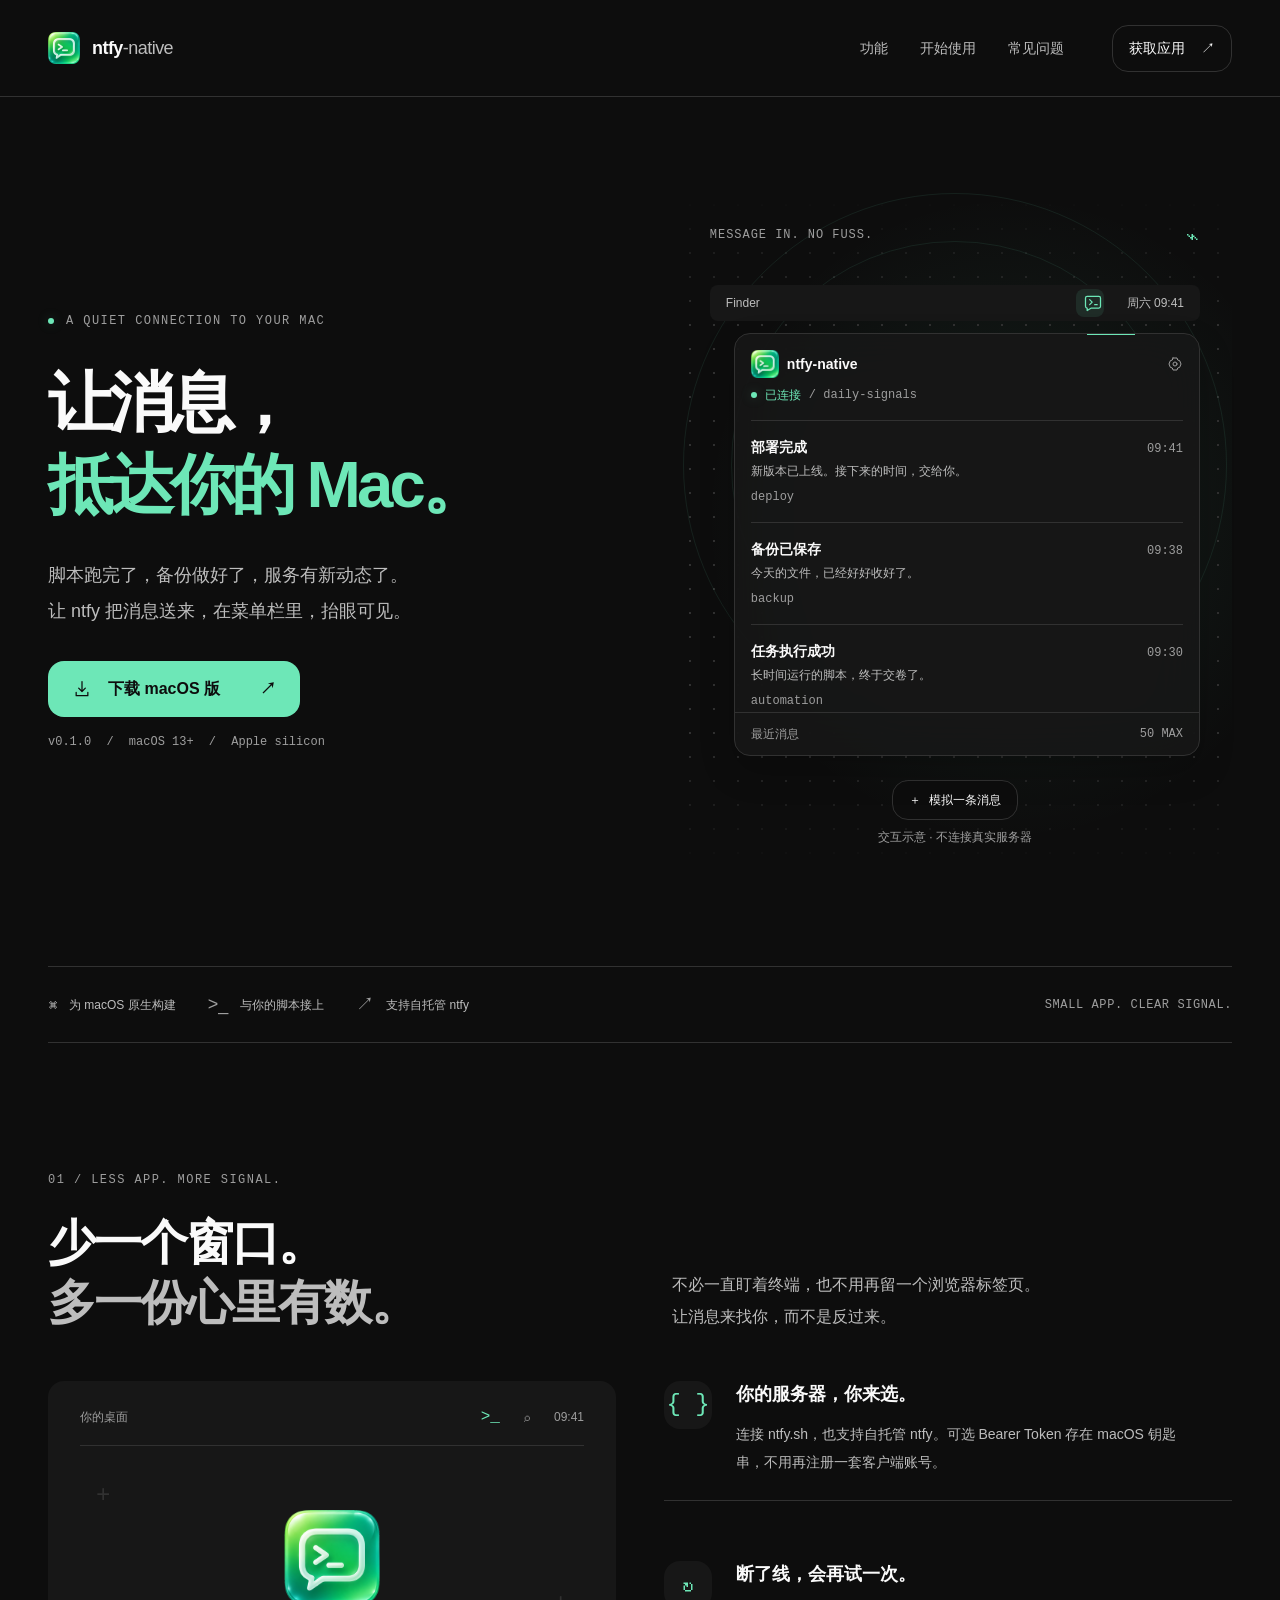
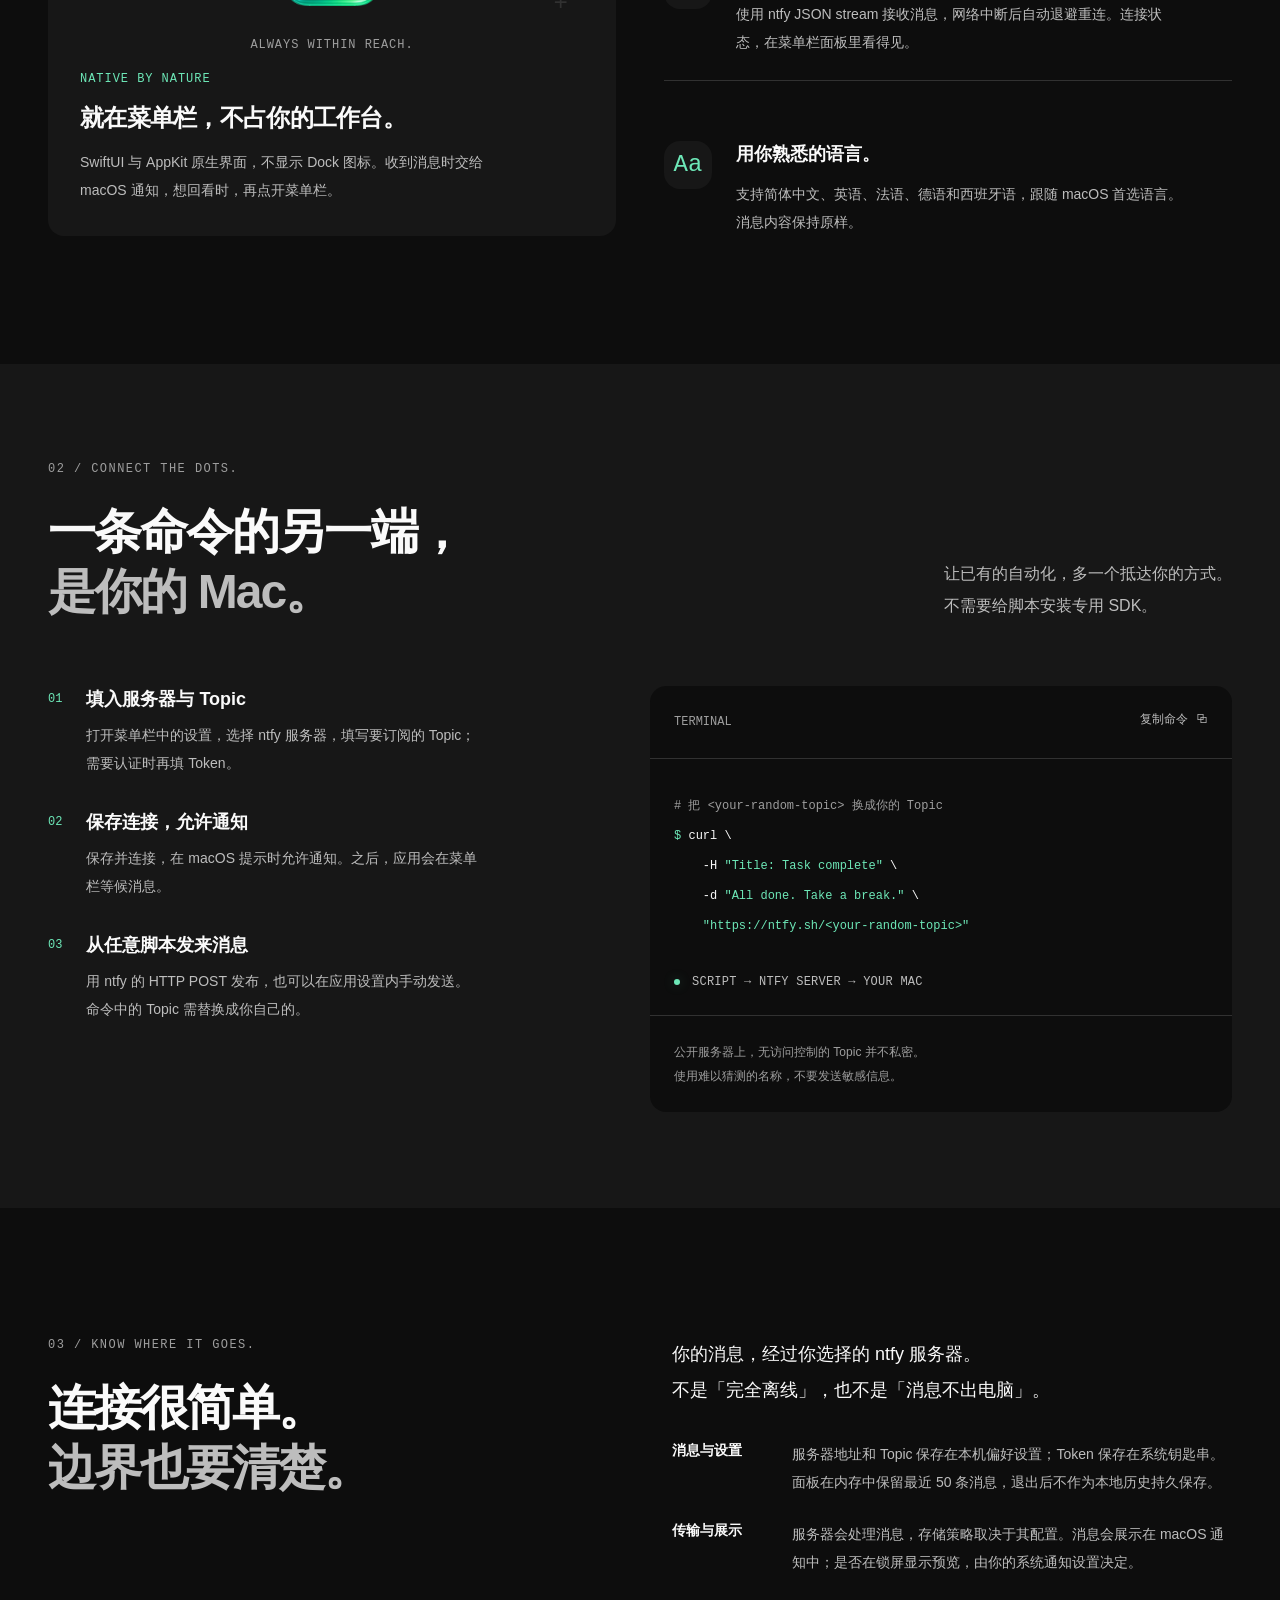
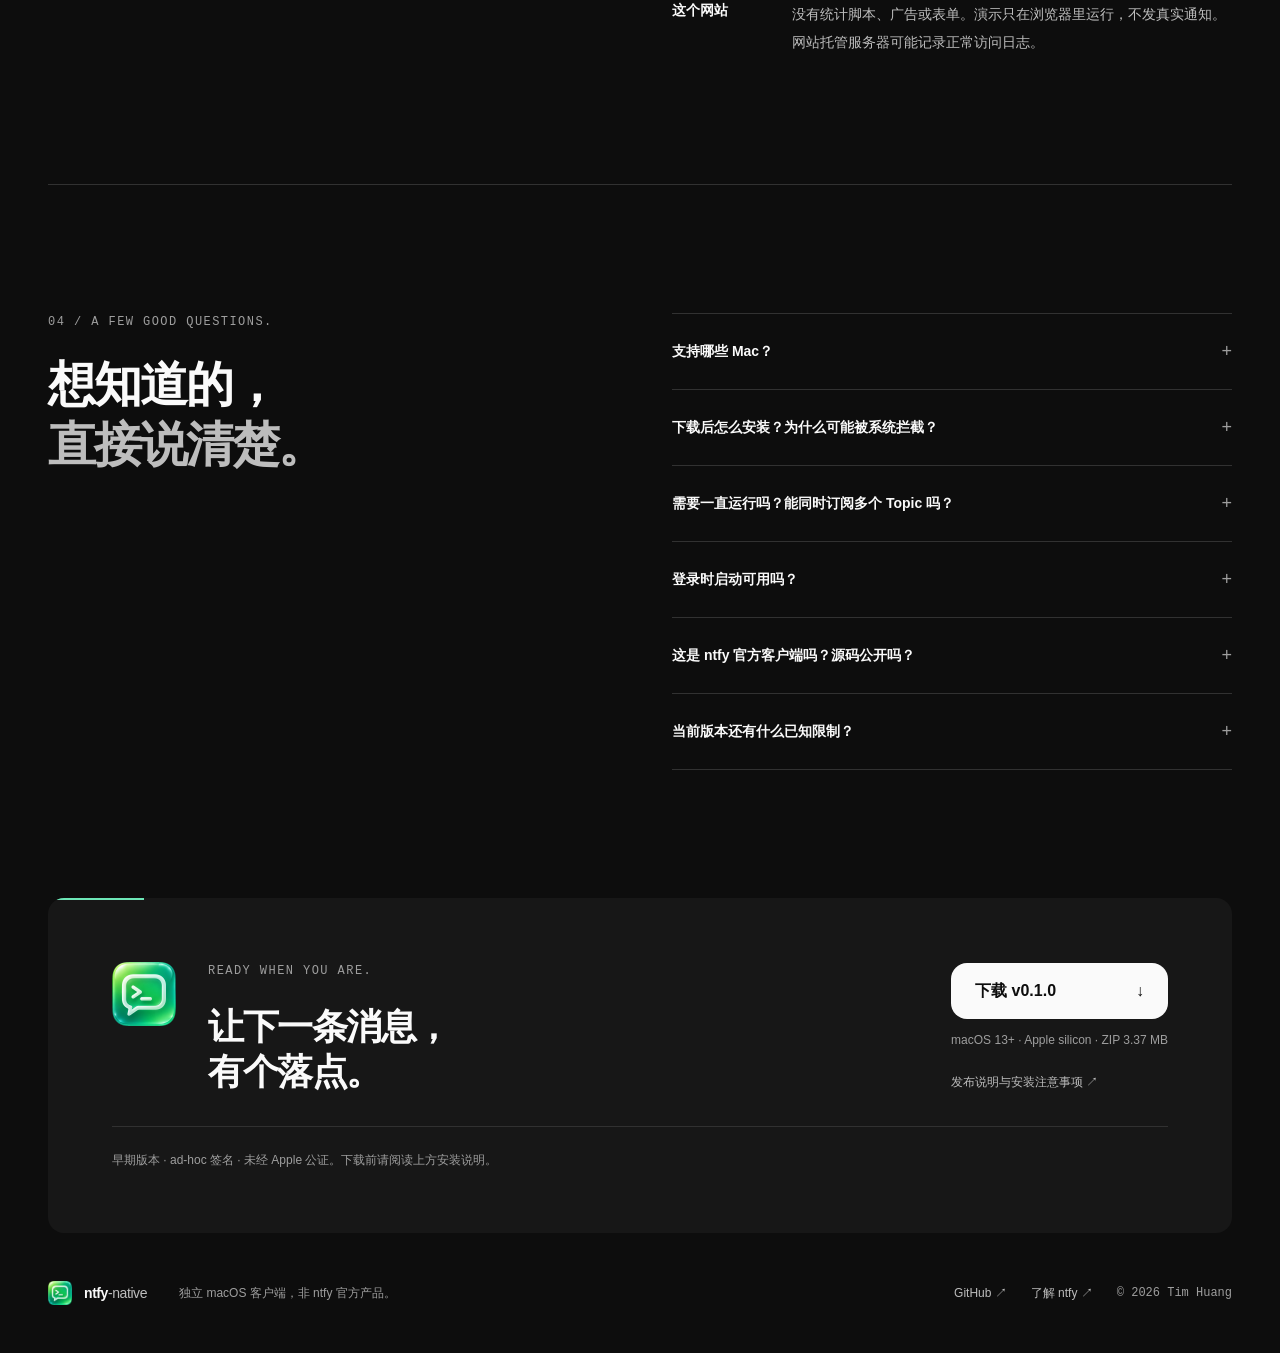
==== site/index.html @ 30809614 "Publish source under MIT license" ====
<!doctype html>
<!--
设计约束：先以灰阶建立层级，再加入品牌薄荷绿。
主要：产品定位与下载入口；次要：本地交互演示、功能与设置步骤；三级：版本、数据边界与限制。
唯一实心主行动：下载 macOS 版。演示按钮、导航、发布说明均为次要行动。
Tokens：石墨 950/900/800，正文 100/300/400，品牌 500；字号 12/14/16/18/24/36/48/72；
间距 4/8/12/16/24/32/48/64/96/128；字重 400/600；统一 16px 圆角。
产品演示是 HTML 示意，不是真实截图，不发送任何网络消息。
-->
<html lang="zh-CN">
<head>
  <meta charset="utf-8">
  <meta name="viewport" content="width=device-width, initial-scale=1">
  <meta name="color-scheme" content="dark">
  <meta name="theme-color" content="#0d0d0d">
  <title>ntfy-native — 让消息，抵达你的 Mac。</title>
  <meta name="description" content="轻量、原生的 macOS 菜单栏 ntfy 客户端。订阅 Topic，接收系统通知，连接你选择的服务器。">
  <link rel="canonical" href="https://apps.timhuang.net/ntfy-native/">
  <meta property="og:type" content="website">
  <meta property="og:locale" content="zh_CN">
  <meta property="og:title" content="ntfy-native — 让消息，抵达你的 Mac。">
  <meta property="og:description" content="一个安静待在菜单栏的原生 ntfy 客户端。你的服务器，你的消息。">
  <meta property="og:url" content="https://apps.timhuang.net/ntfy-native/">
  <meta property="og:image" content="https://apps.timhuang.net/ntfy-native/assets/app-icon.png">
  <link rel="icon" href="assets/app-icon.png" type="image/png">
  <link rel="stylesheet" href="assets/tokens.css">
  <link rel="stylesheet" href="assets/site.css">
  <script src="assets/site.js" defer></script>
</head>
<body>
  <a class="skip" href="#main">跳到正文</a>
  <header class="site-header">
    <div class="wrap header-inner">
      <a class="brand" href="#top" aria-label="ntfy-native 首页"><img src="assets/app-icon.png" width="32" height="32" alt=""><span>ntfy<span class="brand-suffix">-native</span></span></a>
      <nav aria-label="主导航"><a href="#features">功能</a><a href="#start">开始使用</a><a href="#faq">常见问题</a></nav>
      <a class="header-link" href="#download">获取应用 <span aria-hidden="true">↗</span></a>
    </div>
  </header>
  <main id="main">
    <section class="hero wrap" id="top" aria-labelledby="hero-title">
      <div class="hero-copy">
        <p class="eyebrow"><span class="status-dot" aria-hidden="true"></span> A QUIET CONNECTION TO YOUR MAC</p>
        <h1 id="hero-title">让消息，<br><span>抵达你的 Mac。</span></h1>
        <p class="hero-lead">脚本跑完了，备份做好了，服务有新动态了。<br class="desktop-break">让 ntfy 把消息送来，在菜单栏里，抬眼可见。</p>
        <a class="button primary" href="#download"><svg viewBox="0 0 24 24" aria-hidden="true"><path d="M12 3v12m-4-4 4 4 4-4M5 16v4h14v-4"/></svg>下载 macOS 版<span aria-hidden="true">↗</span></a>
        <p class="hero-meta">v0.1.0 <span> / </span> macOS 13+ <span> / </span> Apple silicon</p>
      </div>
      <div class="signal-stage" aria-label="消息抵达菜单栏的交互示意">
        <div class="stage-grid" aria-hidden="true"></div>
        <div class="signal-orbit orbit-one" aria-hidden="true"></div><div class="signal-orbit orbit-two" aria-hidden="true"></div>
        <div class="stage-topline"><span class="mono">MESSAGE IN. NO FUSS.</span><span class="stage-corner" aria-hidden="true">⌁</span></div>
        <div class="mac-menu" aria-hidden="true"><span>Finder</span><div><svg viewBox="0 0 24 24"><path d="M5 4h14a2 2 0 0 1 2 2v10a2 2 0 0 1-2 2h-9l-5 3v-3H5a2 2 0 0 1-2-2V6a2 2 0 0 1 2-2Zm3 4 3 3-3 3m6 0h3"/></svg><span>周六 09:41</span></div></div>
        <div class="demo-panel">
          <div class="panel-heading"><div class="panel-brand"><img src="assets/app-icon.png" width="28" height="28" alt=""><strong>ntfy-native</strong></div><svg class="settings-icon" viewBox="0 0 24 24" aria-hidden="true"><path d="M9 3h6l1 3 3 1 2 5-2 5-3 1-1 3H9l-1-3-3-1-2-5 2-5 3-1 1-3Z"/><circle cx="12" cy="12" r="3"/></svg></div>
          <div class="connection"><span class="status-dot" aria-hidden="true"></span>已连接 <span class="mono">/ daily-signals</span></div>
          <div class="message-list" id="demo-messages" role="log" aria-label="示例消息" aria-live="polite" aria-relevant="additions">
            <article class="message"><div><h3>部署完成</h3><time>09:41</time></div><p>新版本已上线。接下来的时间，交给你。</p><span class="message-tag mono">deploy</span></article>
            <article class="message"><div><h3>备份已保存</h3><time>09:38</time></div><p>今天的文件，已经好好收好了。</p><span class="message-tag mono">backup</span></article>
            <article class="message"><div><h3>任务执行成功</h3><time>09:30</time></div><p>长时间运行的脚本，终于交卷了。</p><span class="message-tag mono">automation</span></article>
          </div>
          <div class="panel-footer"><span>最近消息</span><span class="mono">50 MAX</span></div>
        </div>
        <div class="demo-controls"><button class="demo-send" id="demo-send" type="button"><span aria-hidden="true">＋</span> 模拟一条消息</button><p id="demo-status" role="status">交互示意 · 不连接真实服务器</p></div>
      </div>
    </section>
    <div class="spec-strip wrap" aria-label="产品特点"><span><span class="spec-mark" aria-hidden="true">⌘</span> 为 macOS 原生构建</span><span><span class="spec-mark" aria-hidden="true">&gt;_</span> 与你的脚本接上</span><span><span class="spec-mark" aria-hidden="true">↗</span> 支持自托管 ntfy</span><span class="mono strip-end">SMALL APP. CLEAR SIGNAL.</span></div>

    <section class="section wrap" id="features" aria-labelledby="features-title">
      <div class="section-heading"><p class="eyebrow">01 / LESS APP. MORE SIGNAL.</p><h2 id="features-title">少一个窗口。<br><span class="soft">多一份心里有数。</span></h2><p>不必一直盯着终端，也不用再留一个浏览器标签页。<br>让消息来找你，而不是反过来。</p></div>
      <div class="feature-layout">
        <article class="feature-main"><div class="mini-menu" aria-hidden="true"><span>你的桌面</span><span class="menu-symbol">&gt;_</span><span>⌕</span><span>09:41</span></div><div class="feature-art" aria-hidden="true"><span class="crosshair cross-one">+</span><img src="assets/app-icon.png" width="96" height="96" alt="" loading="lazy"><span class="crosshair cross-two">+</span><span class="mono art-caption">ALWAYS WITHIN REACH.</span></div><div><p class="feature-label mono">NATIVE BY NATURE</p><h3>就在菜单栏，不占你的工作台。</h3><p>SwiftUI 与 AppKit 原生界面，不显示 Dock 图标。收到消息时交给 macOS 通知，想回看时，再点开菜单栏。</p></div></article>
        <div class="feature-stack"><article class="feature-small"><span class="feature-icon mono" aria-hidden="true">{ }</span><div><h3>你的服务器，你来选。</h3><p>连接 ntfy.sh，也支持自托管 ntfy。可选 Bearer Token 存在 macOS 钥匙串，不用再注册一套客户端账号。</p></div></article><article class="feature-small"><span class="feature-icon" aria-hidden="true">↻</span><div><h3>断了线，会再试一次。</h3><p>使用 ntfy JSON stream 接收消息，网络中断后自动退避重连。连接状态，在菜单栏面板里看得见。</p></div></article><article class="feature-small"><span class="feature-icon mono" aria-hidden="true">Aa</span><div><h3>用你熟悉的语言。</h3><p>支持简体中文、英语、法语、德语和西班牙语，跟随 macOS 首选语言。消息内容保持原样。</p></div></article></div>
      </div>
    </section>

    <section class="workflow-section" id="start" aria-labelledby="start-title"><div class="wrap">
      <div class="workflow-head"><div><p class="eyebrow">02 / CONNECT THE DOTS.</p><h2 id="start-title">一条命令的另一端，<br><span class="soft">是你的 Mac。</span></h2></div><p>让已有的自动化，多一个抵达你的方式。<br>不需要给脚本安装专用 SDK。</p></div>
      <div class="workflow-grid"><ol class="setup-steps"><li><span class="step-no mono">01</span><div><h3>填入服务器与 Topic</h3><p>打开菜单栏中的设置，选择 ntfy 服务器，填写要订阅的 Topic；需要认证时再填 Token。</p></div></li><li><span class="step-no mono">02</span><div><h3>保存连接，允许通知</h3><p>保存并连接，在 macOS 提示时允许通知。之后，应用会在菜单栏等候消息。</p></div></li><li><span class="step-no mono">03</span><div><h3>从任意脚本发来消息</h3><p>用 ntfy 的 HTTP POST 发布，也可以在应用设置内手动发送。命令中的 Topic 需替换成你自己的。</p></div></li></ol>
      <div class="terminal"><div class="terminal-head"><span class="mono">TERMINAL</span><button id="copy-command" type="button">复制命令 <span aria-hidden="true">⧉</span></button></div><pre><code id="curl-command"><span class="code-comment"># 把 &lt;your-random-topic&gt; 换成你的 Topic</span>
<span class="code-prompt">$</span> curl \
    -H <span class="code-string">"Title: Task complete"</span> \
    -d <span class="code-string">"All done. Take a break."</span> \
    <span class="code-string">"https://ntfy.sh/&lt;your-random-topic&gt;"</span></code></pre><div class="terminal-result"><span class="status-dot" aria-hidden="true"></span><span class="mono">SCRIPT → NTFY SERVER → YOUR MAC</span></div><p class="terminal-note">公开服务器上，无访问控制的 Topic 并不私密。<br>使用难以猜测的名称，不要发送敏感信息。</p><p class="copy-status" id="copy-status" role="status"></p></div></div>
    </div></section>

    <section class="section wrap data-section" aria-labelledby="data-title"><div><p class="eyebrow">03 / KNOW WHERE IT GOES.</p><h2 id="data-title">连接很简单。<br><span class="soft">边界也要清楚。</span></h2></div><div class="data-copy"><p class="data-lead">你的消息，经过你选择的 ntfy 服务器。<br>不是「完全离线」，也不是「消息不出电脑」。</p><div class="data-row"><h3>消息与设置</h3><p>服务器地址和 Topic 保存在本机偏好设置；Token 保存在系统钥匙串。面板在内存中保留最近 50 条消息，退出后不作为本地历史持久保存。</p></div><div class="data-row"><h3>传输与展示</h3><p>服务器会处理消息，存储策略取决于其配置。消息会展示在 macOS 通知中；是否在锁屏显示预览，由你的系统通知设置决定。</p></div><div class="data-row"><h3>这个网站</h3><p>没有统计脚本、广告或表单。演示只在浏览器里运行，不发真实通知。网站托管服务器可能记录正常访问日志。</p></div></div></section>

    <section class="section wrap faq-section" id="faq" aria-labelledby="faq-title"><div><p class="eyebrow">04 / A FEW GOOD QUESTIONS.</p><h2 id="faq-title">想知道的，<br><span class="soft">直接说清楚。</span></h2></div><div class="faq-list">
      <details><summary>支持哪些 Mac？<span aria-hidden="true">+</span></summary><p>当前 v0.1.0 安装包适用于 Apple silicon（M 系列芯片）的 Mac，需要 macOS 13 或更新版本。目前没有提供 Intel、Windows 或 Linux 安装包。</p></details>
      <details><summary>下载后怎么安装？为什么可能被系统拦截？<span aria-hidden="true">+</span></summary><p>解压 ZIP，将 ntfy-native-0.1.0.app 移入「应用程序」，然后打开。当前版本仅有 ad-hoc 签名，尚未通过 Apple Developer ID 签名与公证，macOS 可能阻止首次打开。请先确认下载来源，再按系统提示在「系统设置 → 隐私与安全性」中批准。不要为了安装关闭系统安全保护。</p></details>
      <details><summary>需要一直运行吗？能同时订阅多个 Topic 吗？<span aria-hidden="true">+</span></summary><p>接收消息需要应用保持运行并连接网络，Mac 睡眠时不承诺实时送达。当前版本一次连接一个服务器上的一个 Topic；菜单栏面板显示最近 50 条，不是完整的通知归档工具。</p></details>
      <details><summary>登录时启动可用吗？<span aria-hidden="true">+</span></summary><p>设置内提供登录时启动开关，使用 macOS 原生 SMAppService。已验证本机注册、注销和状态持久化，但尚未实测注销或重启 Mac 后的真实登录启动，不把它作为已完成的端到端保证。</p></details>
      <details><summary>这是 ntfy 官方客户端吗？源码公开吗？<span aria-hidden="true">+</span></summary><p>不是。这是独立开发的 macOS 客户端，与 ntfy 官方没有隶属关系。公开 GitHub 仓库目前提供应用介绍和安装包，尚未发布应用源码；因此不宣称为开源客户端。</p></details>
      <details><summary>当前版本还有什么已知限制？<span aria-hidden="true">+</span></summary><p>这是早期版本。部分本机通知场景曾出现系统灰色占位图标，修复情况仍需进一步确认。尚未逐一验证其他 macOS 版本；Liquid Glass 使用 macOS 26+ 原生材质，旧系统使用原生材质回退。</p></details>
    </div></section>

    <section class="download-section wrap" id="download" aria-labelledby="download-title"><div class="download-heading"><img src="assets/app-icon.png" width="64" height="64" alt="" loading="lazy"><div><p class="eyebrow">READY WHEN YOU ARE.</p><h2 id="download-title">让下一条消息，<br>有个落点。</h2></div></div><div class="download-actions"><a class="button download-button" href="https://github.com/TimmySheep/ntfy-native/releases/download/v0.1.0/ntfy-native-0.1.0-macos.zip">下载 v0.1.0 <span aria-hidden="true">↓</span></a><p>macOS 13+ · Apple silicon · ZIP 3.37 MB</p><a class="release-link" href="https://github.com/TimmySheep/ntfy-native/releases/tag/v0.1.0">发布说明与安装注意事项 <span aria-hidden="true">↗</span></a></div><p class="download-notice">早期版本 · ad-hoc 签名 · 未经 Apple 公证。下载前请阅读上方安装说明。</p></section>
  </main>
  <footer class="wrap site-footer"><a class="brand" href="#top"><img src="assets/app-icon.png" width="24" height="24" alt=""><span>ntfy<span class="brand-suffix">-native</span></span></a><p>独立 macOS 客户端，非 ntfy 官方产品。</p><div><a href="https://github.com/TimmySheep/ntfy-native">GitHub ↗</a><a href="https://ntfy.sh/">了解 ntfy ↗</a><span class="mono">© 2026 Tim Huang</span></div></footer>
</body>
</html>
---- site/assets/tokens.css ----
/*
 * ntfy-native · Quiet Signal tokens
 * Source of truth: ../design-tokens.json (generated via refactoring-ui palette algorithm).
 * Components use the semantic layer only.
 */
:root {
  /* primitive */
  --color-neutral-50: #fdfdfd;
  --color-neutral-100: #fafafa;
  --color-neutral-200: #dbdbdb;
  --color-neutral-300: #bdbdbd;
  --color-neutral-400: #9e9e9e;
  --color-neutral-500: #808080;
  --color-neutral-600: #656565;
  --color-neutral-700: #4b4b4b;
  --color-neutral-800: #313131;
  --color-neutral-900: #171717;
  --color-neutral-950: #0d0d0d;
  --color-primary-50: #f6fffe;
  --color-primary-100: #ebfffe;
  --color-primary-200: #c5fff7;
  --color-primary-300: #a0feea;
  --color-primary-400: #86f3d2;
  --color-primary-500: #6de7b7;
  --color-primary-600: #47d38d;
  --color-primary-700: #2bb562;
  --color-primary-800: #168f3a;
  --color-primary-900: #04671f;
  --color-primary-950: #003b10;

  --font-ui: -apple-system, BlinkMacSystemFont, "Segoe UI", "PingFang SC", "Hiragino Sans GB", "Microsoft YaHei", sans-serif;
  --font-mono: "SFMono-Regular", Consolas, "Liberation Mono", monospace;

  --text-micro: 10px;
  --text-code: 11px;
  --text-xs: 12px;
  --text-sm: 14px;
  --text-base: 16px;
  --text-lg: 18px;
  --text-xl: 20px;
  --text-2xl: 24px;
  --text-3xl: 30px;
  --text-4xl: 36px;
  --text-5xl: 48px;
  --text-6xl: 60px;
  --text-7xl: 72px;

  --space-1: 4px;
  --space-2: 8px;
  --space-3: 12px;
  --space-4: 16px;
  --space-6: 24px;
  --space-8: 32px;
  --space-12: 48px;
  --space-16: 64px;
  --space-24: 96px;
  --space-32: 128px;

  --weight-normal: 400;
  --weight-strong: 600;
  --leading-tight: 1;
  --leading-heading: 1.25;
  --leading-body: 1.5;
  --leading-relaxed: 2;

  --radius-small: 8px;
  --radius-base: 16px;
  --border-base: 1px;
  --border-focus: 2px;
  --opacity-subtle: 0.09;
  --opacity-glass: 0.94;

  --shadow-1: 0 1px 3px hsla(0, 0%, 0%, .2);
  --shadow-2: 0 4px 6px hsla(0, 0%, 0%, .2);
  --shadow-3: 0 5px 15px hsla(0, 0%, 0%, .2);
  --shadow-4: 0 10px 24px hsla(0, 0%, 0%, .2);
  --shadow-5: 0 15px 35px hsla(0, 0%, 0%, .2);

  /* semantic */
  --color-bg: #0d0d0d;
  --color-surface: #171717;
  --color-line: #313131;
  --color-text: #fafafa;
  --color-secondary: #bdbdbd;
  --color-muted: #9e9e9e;
  --color-accent: #6de7b7;
  --color-accent-hover: #86f3d2;
  --color-action-ink: #0d0d0d;

  --radius: var(--radius-base);
  --shadow-panel: var(--shadow-5);
}
---- site/assets/site.css ----
*{box-sizing:border-box}
html{scroll-behavior:smooth;scroll-padding-top:96px}
body{margin:0;background:var(--color-bg);color:var(--color-text);font-family:var(--font-ui);font-size:16px;line-height:1.5;-webkit-font-smoothing:antialiased}
button,a{-webkit-tap-highlight-color:transparent}
a{color:inherit;text-decoration:none}
button{font:inherit;color:inherit;cursor:pointer}
button:disabled{cursor:wait}
button,summary,a{touch-action:manipulation}
button:focus-visible,a:focus-visible,summary:focus-visible{outline:2px solid var(--color-accent);outline-offset:6px}
::selection{background:var(--color-accent);color:var(--color-bg)}
img,svg{display:block;max-width:100%}
svg{fill:none;stroke:currentColor;stroke-width:1.5;stroke-linecap:round;stroke-linejoin:round}
h1,h2,h3,p{margin:0}h1,h2,h3,strong{font-weight:600}
.wrap{width:min(1200px,calc(100% - 96px));margin-inline:auto}
.mono,.eyebrow{font-family:var(--font-mono)}
.eyebrow{font-size:12px;letter-spacing:.12em;color:var(--color-muted);line-height:1.5}
.soft{color:var(--color-secondary)}
.skip{position:fixed;left:16px;top:-96px;background:var(--color-accent);color:var(--color-bg);padding:12px 24px;z-index:10;border-radius:var(--radius)}
.skip:focus{top:16px}
.site-header{border-bottom:1px solid var(--color-line)}
.header-inner{height:96px;display:flex;align-items:center;gap:48px}
.brand{display:inline-flex;align-items:center;gap:12px;font-size:18px;letter-spacing:-.03em;font-weight:600;white-space:nowrap}
.brand img{flex-shrink:0}.brand-suffix{color:var(--color-secondary);font-weight:400}
.header-inner nav{margin-left:auto;display:flex;gap:32px;color:var(--color-secondary);font-size:14px}
.header-inner nav a,.site-footer a{transition:color .2s}.header-inner nav a:hover,.site-footer a:hover{color:var(--color-accent)}
.header-link{font-size:14px;display:flex;gap:16px;align-items:center;padding:12px 16px;border:1px solid var(--color-line);border-radius:var(--radius)}
.header-link:hover{background:var(--color-surface)}
.hero{display:grid;grid-template-columns:1.05fr 1fr;align-items:center;gap:48px;padding-top:96px;padding-bottom:96px;min-height:736px}
.hero .eyebrow{display:flex;align-items:center;gap:12px}
.status-dot{width:6px;height:6px;display:inline-block;flex-shrink:0;border-radius:50%;background:var(--color-accent);box-shadow:0 0 12px color-mix(in srgb,var(--color-accent) 25%,transparent)}
h1{font-size:clamp(48px,5.1vw,72px);line-height:1.25;letter-spacing:-.06em;margin-top:32px;white-space:nowrap}
h1>span{color:var(--color-accent)}
.hero-lead{color:var(--color-secondary);font-size:18px;line-height:2;margin-top:32px;max-width:32em}
.button{min-height:56px;display:inline-flex;align-items:center;justify-content:center;gap:16px;padding:16px 24px;border-radius:var(--radius);font-weight:600;font-size:16px;transition:background .2s,transform .2s}
.button:hover{transform:translateY(-2px)}
.primary{margin-top:32px;background:var(--color-accent);color:var(--color-action-ink)}
.primary:hover{background:var(--color-accent-hover)}
.button svg{width:20px;height:20px}
.primary>span{margin-left:24px}
.hero-meta{color:var(--color-muted);font-size:12px;margin-top:16px;font-family:var(--font-mono)}
.hero-meta>span{color:var(--color-muted);margin:0 8px}
.signal-stage{position:relative;isolation:isolate;min-width:0;min-height:544px;padding:24px 32px;display:flex;flex-direction:column;align-items:center}
.signal-stage:before{content:"";position:absolute;inset:0;z-index:-2;background:radial-gradient(ellipse at 60% 48%,color-mix(in srgb,var(--color-accent) 9%,transparent),transparent 65%)}
.stage-grid{position:absolute;inset:0;z-index:-1;background-image:radial-gradient(var(--color-line) 1px,transparent 1px);background-size:24px 24px;mask-image:linear-gradient(transparent,#000 20%,#000 80%,transparent)}
.signal-orbit{position:absolute;border:1px solid color-mix(in srgb,var(--color-accent) 9%,transparent);border-radius:50%;width:448px;height:448px;top:48px;left:calc(50% - 224px);z-index:-1}
.orbit-two{width:544px;height:544px;top:0;left:calc(50% - 272px)}
.stage-topline{width:100%;display:flex;justify-content:space-between;align-items:center;color:var(--color-muted);font-size:12px;letter-spacing:.08em;margin-bottom:32px}
.stage-corner{font-size:24px;color:var(--color-accent)}
.mac-menu{width:100%;padding:8px 16px;display:flex;justify-content:space-between;align-items:center;background:var(--color-surface);color:var(--color-secondary);font-size:12px;border-radius:8px;position:relative;margin-bottom:12px}
.mac-menu>div{display:flex;gap:24px;align-items:center}.mac-menu svg{width:20px;height:20px;color:var(--color-accent)}
.mac-menu:after{content:"";position:absolute;width:28px;height:28px;right:96px;top:4px;background:color-mix(in srgb,var(--color-accent) 10%,transparent);border-radius:8px}
.demo-panel{width:calc(100% - 24px);margin-left:24px;position:relative;background:color-mix(in srgb,var(--color-surface) 94%,transparent);backdrop-filter:blur(24px);border:1px solid var(--color-line);border-radius:var(--radius);box-shadow:var(--shadow-panel);overflow:hidden}
.demo-panel:before{content:"";position:absolute;width:48px;height:1px;background:var(--color-accent);right:64px;top:0}
.panel-heading{display:flex;align-items:center;justify-content:space-between;padding:16px 16px 8px;gap:16px}
.panel-brand{display:flex;align-items:center;gap:8px;font-size:14px}
.settings-icon{width:16px;height:16px;color:var(--color-muted)}
.connection{display:flex;align-items:center;gap:8px;padding:0 16px 16px;font-size:12px;color:var(--color-accent)}
.connection .mono{color:var(--color-muted);overflow:hidden;text-overflow:ellipsis;white-space:nowrap}
.message-list{padding:0 16px;max-height:292px;overflow-y:auto;scrollbar-width:thin;scrollbar-color:var(--color-line) transparent}
.message{padding:16px 0;border-top:1px solid var(--color-line)}
.message>div{display:flex;justify-content:space-between;align-items:baseline;gap:16px}
.message h3{font-size:14px}.message time{font-family:var(--font-mono);font-size:12px;color:var(--color-muted)}
.message p{font-size:12px;color:var(--color-secondary);margin-top:4px;line-height:1.5}
.message-tag{font-size:12px;color:var(--color-muted);display:block;margin-top:8px}
.message.new-message{animation:message-in .45s ease-out}
.panel-footer{padding:12px 16px;display:flex;justify-content:space-between;font-size:12px;color:var(--color-muted);border-top:1px solid var(--color-line)}
.demo-controls{display:flex;flex-direction:column;align-items:center;margin-top:24px;gap:8px}
.demo-send{display:flex;align-items:center;gap:8px;font-size:12px;padding:8px 16px;border:1px solid var(--color-line);border-radius:var(--radius);background:var(--color-bg);min-height:40px}
.demo-send:hover{border-color:var(--color-accent);color:var(--color-accent)}
.demo-controls p{font-size:12px;color:var(--color-muted)}
.spec-strip{padding:24px 0;display:flex;gap:32px;align-items:center;flex-wrap:wrap;border-top:1px solid var(--color-line);border-bottom:1px solid var(--color-line);color:var(--color-secondary);font-size:12px}
.spec-strip>span{display:flex;gap:12px;align-items:center}.spec-mark{font-size:18px;color:var(--color-muted)}.spec-strip .strip-end{margin-left:auto;font-size:12px;color:var(--color-muted);letter-spacing:.05em}
.section{padding-top:128px;padding-bottom:128px}
.section-heading{display:grid;grid-template-columns:1fr 1fr;gap:24px 64px;align-items:end;margin-bottom:48px}
.section-heading>.eyebrow{grid-column:1/-1}
h2{font-size:48px;line-height:1.25;letter-spacing:-.04em}
.section-heading>p:last-child,.workflow-head>p{color:var(--color-secondary);font-size:16px;line-height:2;max-width:32em}
.feature-layout{display:grid;grid-template-columns:1fr 1fr;gap:48px}
.feature-main{padding:24px 32px 32px;background:var(--color-surface);border-radius:var(--radius);display:flex;flex-direction:column;justify-content:space-between}
.mini-menu{display:flex;align-items:center;gap:24px;border-bottom:1px solid var(--color-line);padding-bottom:16px;font-size:12px;color:var(--color-muted)}
.mini-menu>span:first-child{margin-right:auto}.mini-menu .menu-symbol{color:var(--color-accent);font-family:var(--font-mono);font-size:16px}
.feature-art{height:224px;display:flex;justify-content:center;align-items:center;position:relative}
.feature-art img{width:96px;height:96px}.crosshair{position:absolute;font-family:var(--font-mono);color:var(--color-line);font-size:24px}.cross-one{left:16px;top:32px}.cross-two{right:16px;bottom:48px}.art-caption{position:absolute;bottom:16px;font-size:12px;letter-spacing:.08em;color:var(--color-muted)}
.feature-label{font-size:12px;color:var(--color-accent);letter-spacing:.08em;margin-bottom:12px}
.feature-main h3{font-size:24px;line-height:1.5;letter-spacing:-.03em}
.feature-main p:last-child{color:var(--color-secondary);font-size:14px;line-height:2;margin-top:12px;max-width:32em}
.feature-stack{display:flex;flex-direction:column;justify-content:space-between}
.feature-small{display:flex;align-items:flex-start;gap:24px;padding:24px 0;border-bottom:1px solid var(--color-line)}.feature-small:first-child{padding-top:0}.feature-small:last-child{border:0;padding-bottom:0}
.feature-icon{display:flex;justify-content:center;align-items:center;width:48px;height:48px;flex-shrink:0;background:var(--color-surface);color:var(--color-accent);font-size:24px;border-radius:var(--radius)}
.feature-small h3{font-size:18px}.feature-small p{color:var(--color-secondary);font-size:14px;line-height:2;margin-top:12px;max-width:32em}
.workflow-section{background:var(--color-surface);padding:96px 0}
.workflow-head{display:flex;align-items:flex-end;justify-content:space-between;gap:64px;margin-bottom:64px}.workflow-head h2{margin-top:24px}
.workflow-grid{display:grid;grid-template-columns:1fr 1.15fr;gap:96px;align-items:start}
.setup-steps{list-style:none;margin:0;padding:0;display:flex;flex-direction:column;gap:32px}.setup-steps>li{display:flex;gap:24px}
.step-no{font-size:12px;color:var(--color-accent);padding-top:4px}.setup-steps h3{font-size:18px}.setup-steps p{font-size:14px;line-height:2;color:var(--color-secondary);margin-top:8px;max-width:28em}
.terminal{min-width:0;background:var(--color-bg);border-radius:var(--radius);overflow:hidden}
.terminal-head{padding:16px 24px;display:flex;justify-content:space-between;align-items:center;border-bottom:1px solid var(--color-line);font-size:12px;color:var(--color-muted)}
.terminal-head button{display:flex;gap:8px;padding:8px 0 8px 12px;background:transparent;border:0;font-size:12px;color:var(--color-secondary);min-height:40px}
.terminal-head button:hover{color:var(--color-accent)}
pre{margin:0;padding:32px 24px;overflow-x:auto;font-family:var(--font-mono);font-size:12px;line-height:2.5;tab-size:2}code{font-family:inherit}
.code-comment{color:var(--color-muted)}.code-prompt,.code-string{color:var(--color-accent)}
.terminal-result{display:flex;align-items:center;gap:12px;padding:0 24px 24px;color:var(--color-secondary);font-size:12px;letter-spacing:.02em}
.terminal-note{padding:24px;border-top:1px solid var(--color-line);font-size:12px;color:var(--color-muted);line-height:2}
.copy-status{font-size:12px;color:var(--color-accent);padding:0 24px}.copy-status:not(:empty){padding-bottom:24px}
.data-section{display:grid;grid-template-columns:1fr 1fr;gap:64px;border-bottom:1px solid var(--color-line)}
.data-section h2,.faq-section h2{margin-top:24px}.data-lead{font-size:18px;line-height:2;margin-bottom:32px}.data-row{display:grid;grid-template-columns:96px 1fr;gap:24px;margin-top:24px}.data-row h3{font-size:14px}.data-row p{color:var(--color-secondary);font-size:14px;line-height:2}
.faq-section{display:grid;grid-template-columns:1fr 1fr;gap:64px}
.faq-list details{border-bottom:1px solid var(--color-line)}.faq-list details:first-child{border-top:1px solid var(--color-line)}
summary{display:flex;justify-content:space-between;gap:24px;align-items:center;list-style:none;cursor:pointer;font-size:14px;padding:24px 0;font-weight:600}
summary::-webkit-details-marker{display:none}summary>span{color:var(--color-muted);font-size:18px;font-weight:400;transition:transform .2s}
details[open] summary>span{transform:rotate(45deg)}details p{color:var(--color-secondary);font-size:14px;line-height:2;padding:0 32px 24px 0}
.download-section{display:grid;grid-template-columns:1fr auto;gap:32px 64px;padding:64px;background:var(--color-surface);border-radius:var(--radius);position:relative;overflow:hidden}
.download-section:before{content:"";position:absolute;left:0;top:0;width:96px;height:2px;background:var(--color-accent)}
.download-heading{display:flex;gap:32px;align-items:flex-start}.download-heading img{flex-shrink:0}.download-heading .eyebrow{margin-bottom:24px}.download-heading h2{font-size:36px}
.download-actions{align-self:center}.download-button{width:100%;background:var(--color-text);color:var(--color-bg);justify-content:space-between}.download-button:hover{background:var(--color-secondary)}
.download-actions p{color:var(--color-muted);font-size:12px;margin-top:12px}.release-link{font-size:12px;display:inline-block;margin-top:24px;color:var(--color-secondary)}.release-link:hover{color:var(--color-accent)}
.download-notice{grid-column:1/-1;color:var(--color-muted);font-size:12px;padding-top:24px;border-top:1px solid var(--color-line)}
.site-footer{padding-top:48px;padding-bottom:48px;display:flex;align-items:center;flex-wrap:wrap;gap:16px 32px}.site-footer .brand{font-size:14px}.site-footer p{font-size:12px;color:var(--color-muted)}.site-footer>div{display:flex;align-items:center;gap:24px;margin-left:auto;font-size:12px;color:var(--color-secondary)}.site-footer .mono{color:var(--color-muted)}
@keyframes message-in{from{opacity:0;transform:translateY(-12px)}to{opacity:1;transform:translateY(0)}}
@media(min-width:1500px){.hero{gap:64px}}
@media(max-width:1100px){.wrap{width:calc(100% - 64px)}.hero{gap:24px;padding-top:64px;padding-bottom:64px;min-height:auto}h1{font-size:48px}.hero-lead{font-size:16px}.signal-stage{padding-inline:16px}.orbit-two{width:448px;height:448px;left:calc(50% - 224px);top:48px}.orbit-one{width:384px;height:384px;left:calc(50% - 192px);top:80px}.signal-stage{overflow:hidden}.spec-strip .strip-end{display:none}.workflow-grid{gap:48px}.download-section{padding:48px;gap:32px}.download-heading{gap:24px}h2{font-size:36px}}
@media(max-width:800px){.header-inner{height:80px;gap:24px}.header-inner nav{gap:24px}.header-link{display:none}.hero{grid-template-columns:1fr;padding-top:64px;gap:48px}.hero-copy{text-align:center}.hero .eyebrow{justify-content:center}h1{font-size:60px;white-space:normal}.hero-lead{margin-inline:auto}.signal-stage{max-width:512px;width:100%;margin:auto}.hero-meta{margin-top:16px}.section{padding-top:96px;padding-bottom:96px}.spec-strip{justify-content:center;gap:24px}.section-heading{gap:24px 32px}.feature-layout{gap:32px}.feature-main{padding:24px}.feature-small{gap:16px}.feature-icon{width:40px;height:40px;font-size:18px}.feature-art{height:192px}.feature-main h3{font-size:20px}.workflow-head{gap:32px;align-items:flex-start}.workflow-head>p{font-size:14px;max-width:20em}.workflow-grid{grid-template-columns:1fr;gap:48px}.setup-steps{display:grid;grid-template-columns:repeat(3,1fr);gap:24px}.setup-steps>li{flex-direction:column;gap:12px}.setup-steps h3{font-size:16px}.terminal{max-width:none}.data-section,.faq-section{gap:48px}.data-row{grid-template-columns:1fr;gap:8px}.data-lead{font-size:16px}.download-section{grid-template-columns:1fr}.download-actions{max-width:384px;width:100%;margin-left:88px}.download-notice{margin-top:8px}.site-footer>div{margin-left:0;width:100%}}
@media(max-width:580px){html{scroll-padding-top:24px}.wrap{width:calc(100% - 40px)}.header-inner{height:80px;gap:16px}.brand{font-size:16px;gap:8px}.brand img{width:28px;height:28px}.header-inner nav{gap:16px;font-size:12px}.header-inner nav a:nth-child(2){display:none}.hero{padding-top:48px;padding-bottom:48px;gap:32px}.hero .eyebrow{font-size:10px;letter-spacing:.08em;gap:8px}h1{font-size:clamp(36px,9.4vw,48px);margin-top:24px}.hero-lead{font-size:14px;line-height:2;margin-top:24px;max-width:24em}.desktop-break{display:none}.primary{margin-top:24px}.hero-meta{font-size:10px}.hero-meta>span{margin:0 4px}.signal-stage{padding:16px 0;min-height:auto}.stage-topline{padding-inline:8px;margin-bottom:24px;font-size:10px}.mac-menu{width:calc(100% - 16px)}.demo-panel{width:calc(100% - 24px);margin-left:16px}.demo-controls{margin-top:24px}.message p{font-size:12px}.spec-strip{justify-content:flex-start;gap:12px 24px;padding:24px 0;font-size:10px}.spec-strip>span{gap:8px}.spec-mark{font-size:14px}.section{padding-top:64px;padding-bottom:64px}.section-heading{grid-template-columns:1fr;gap:24px;margin-bottom:32px}.section-heading>p:last-child{font-size:14px}.eyebrow{font-size:10px}h2{font-size:30px}.feature-layout{grid-template-columns:1fr;gap:32px}.feature-main{padding:24px}.feature-art{height:192px}.feature-stack{gap:24px}.feature-small{padding:0 0 24px}.feature-icon{width:40px;height:40px}.feature-small h3{font-size:18px}.feature-small p{margin-top:8px}.workflow-section{padding:64px 0}.workflow-head{flex-direction:column;gap:24px;margin-bottom:32px}.workflow-head>p{max-width:28em}.workflow-head h2{margin-top:24px}.setup-steps{display:flex;gap:24px}.setup-steps>li{flex-direction:row;gap:16px}.setup-steps p{max-width:30em}.terminal-head{padding:12px 16px}pre{padding:24px 16px;font-size:11px;line-height:2.5}.terminal-result{padding:0 16px 24px;font-size:10px;gap:8px;letter-spacing:0}.terminal-note{padding:16px;font-size:11px}.copy-status{padding-inline:16px}.data-section,.faq-section{grid-template-columns:1fr;gap:32px}.data-lead{font-size:16px;line-height:2;margin-bottom:24px}.data-row{grid-template-columns:64px 1fr;gap:16px}.data-row h3{font-size:12px;padding-top:2px}.data-row p{font-size:14px}.download-section{padding:32px 24px;gap:24px}.download-heading{flex-direction:column;gap:24px}.download-heading img{width:48px;height:48px}.download-heading h2{font-size:30px}.download-heading .eyebrow{margin-bottom:16px}.download-actions{margin:0;max-width:none}.download-notice{line-height:2;padding-top:24px;font-size:11px}.download-actions p{font-size:11px}.site-footer{padding-top:32px;padding-bottom:32px;gap:16px}.site-footer .brand{font-size:14px}.site-footer .brand img{width:24px;height:24px}.site-footer p{width:100%}.site-footer>div{gap:16px;flex-wrap:wrap;font-size:11px}.site-footer .mono{margin-left:auto}}
@media(prefers-reduced-motion:reduce){html{scroll-behavior:auto}*,*:before,*:after{animation:none!important;transition:none!important}.button:hover{transform:none}}
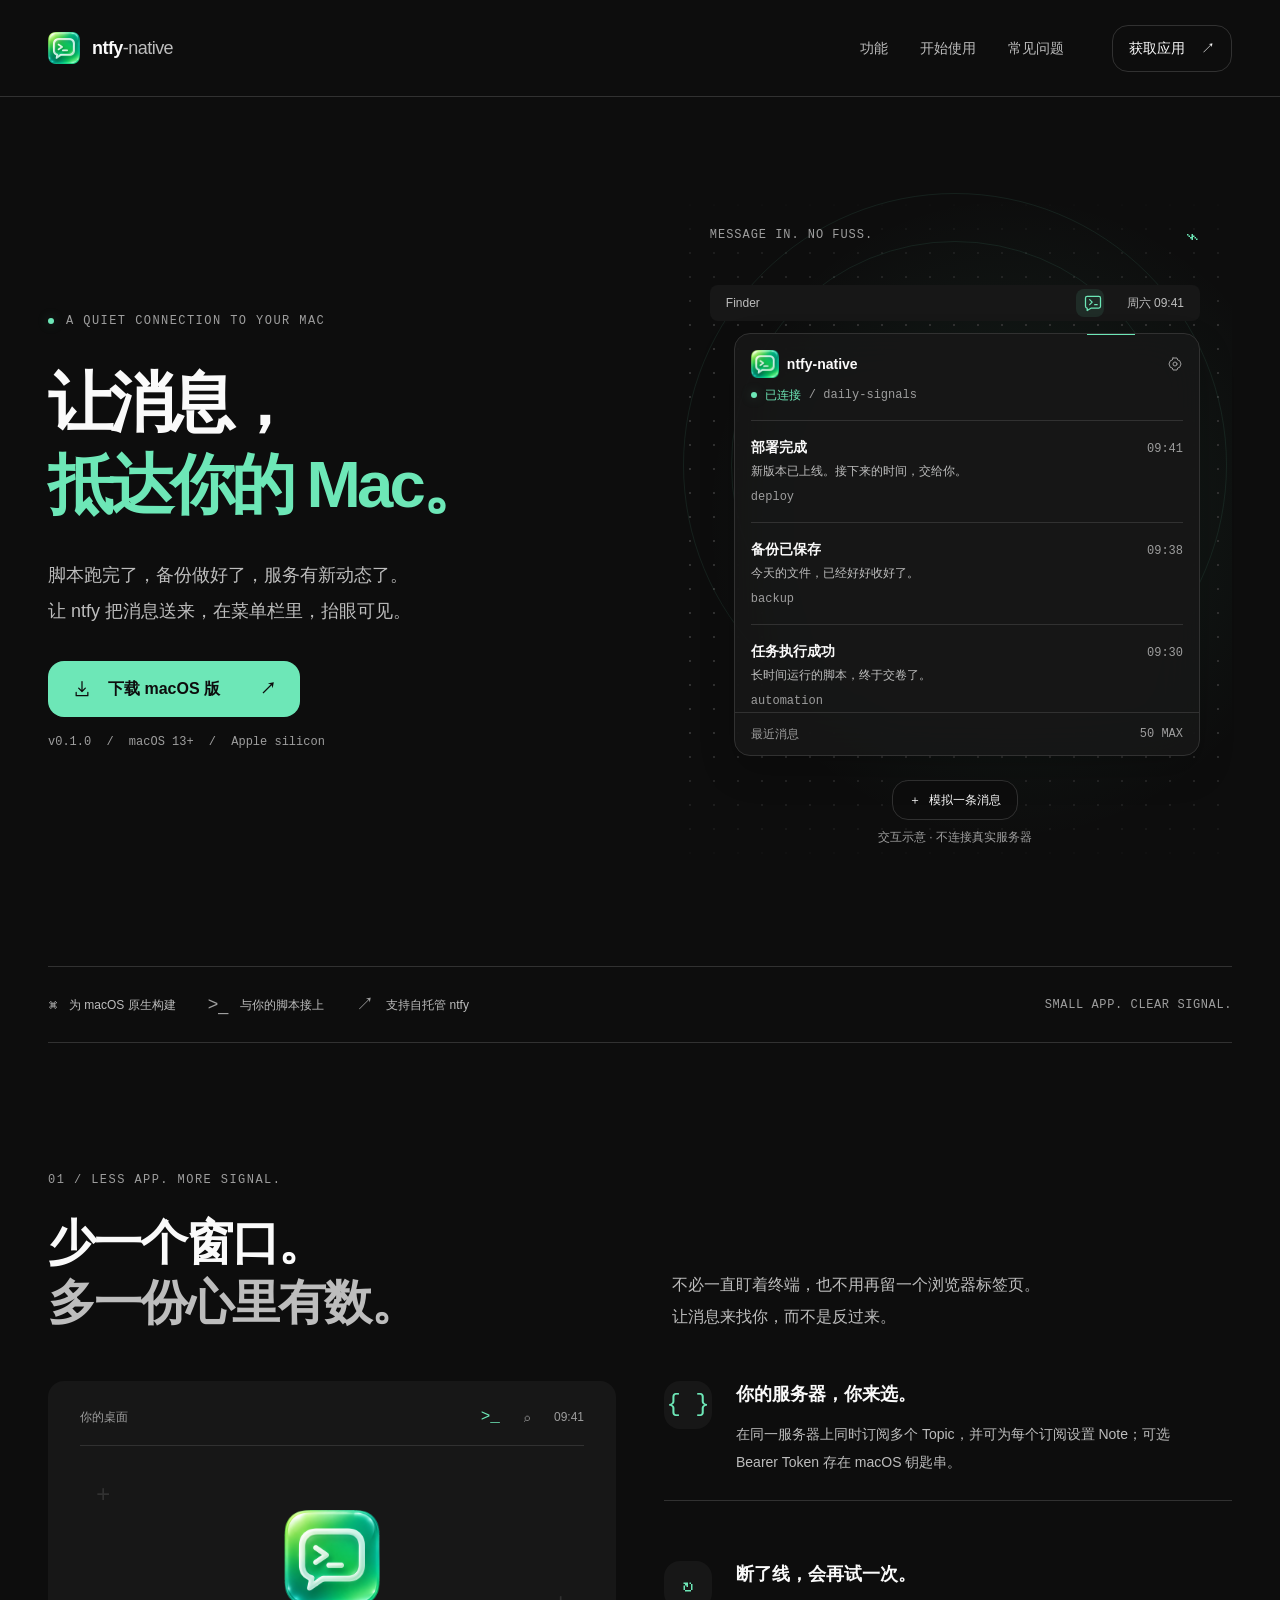
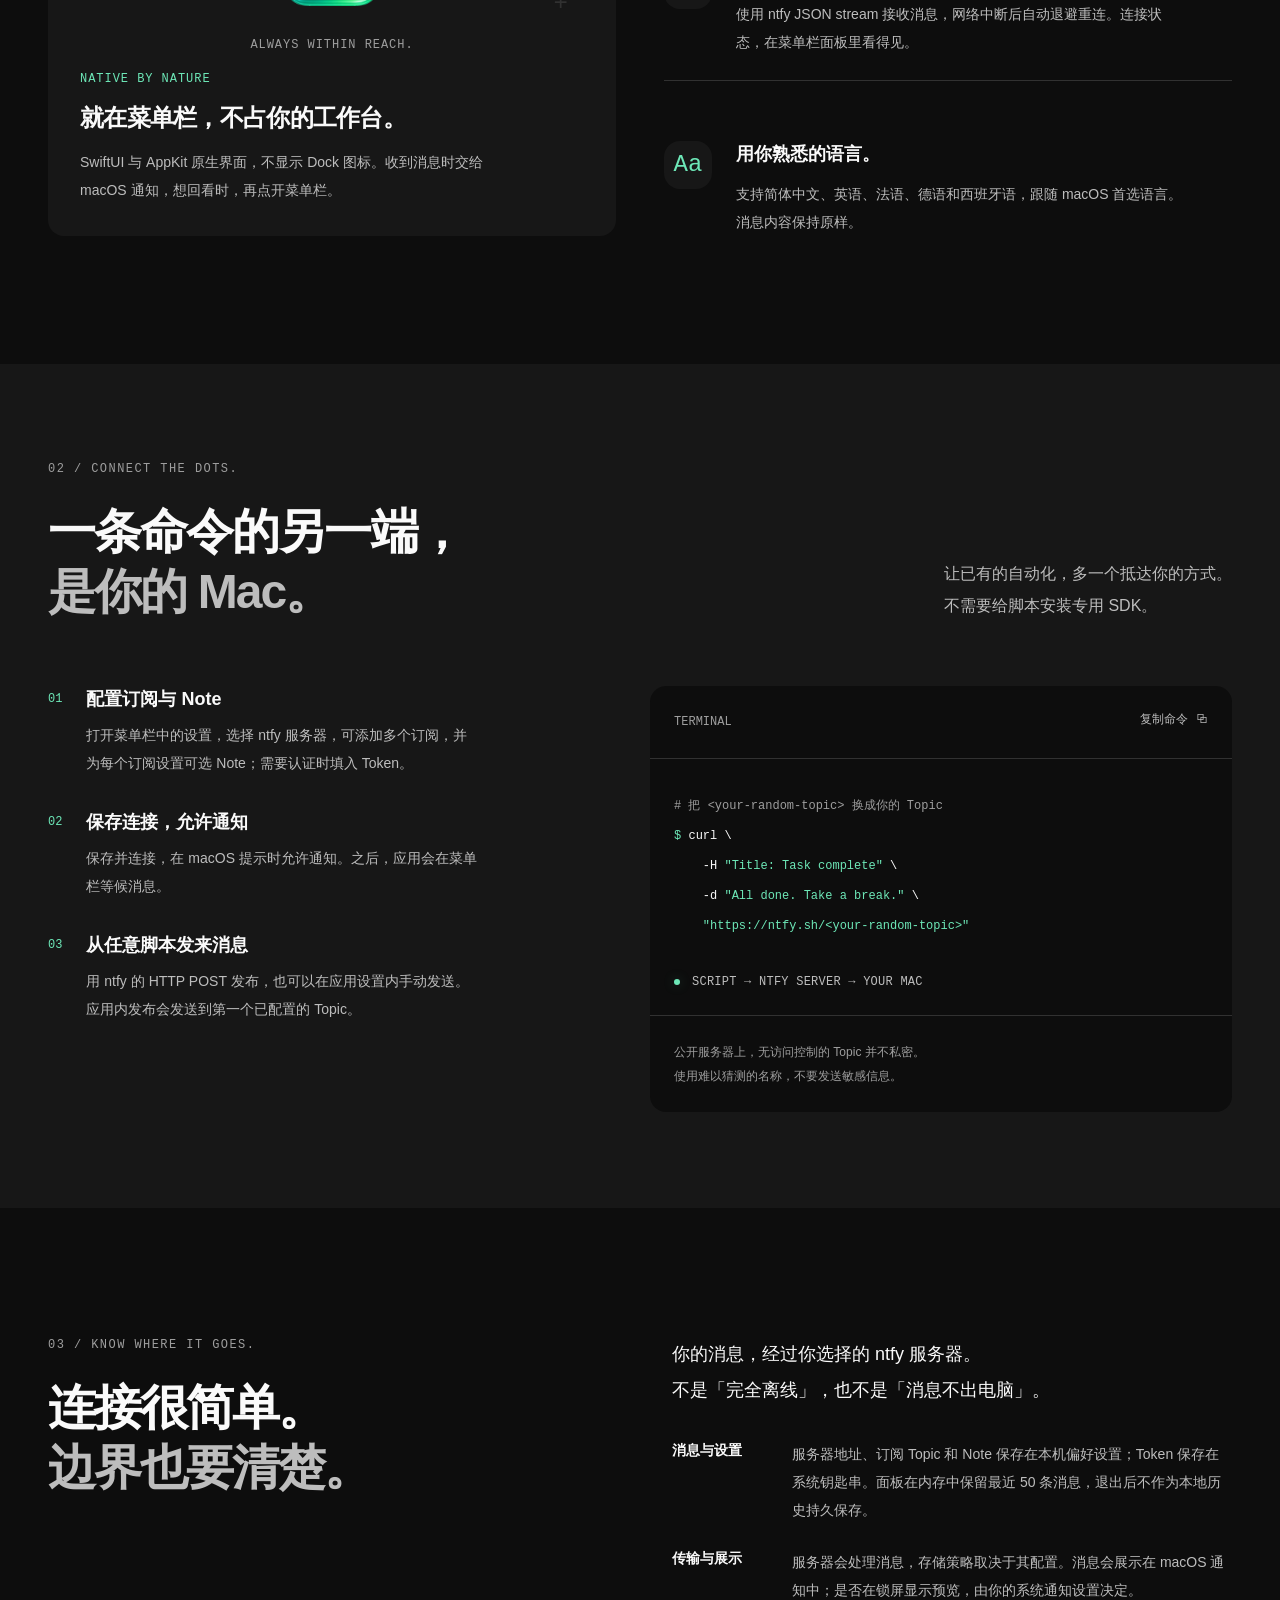
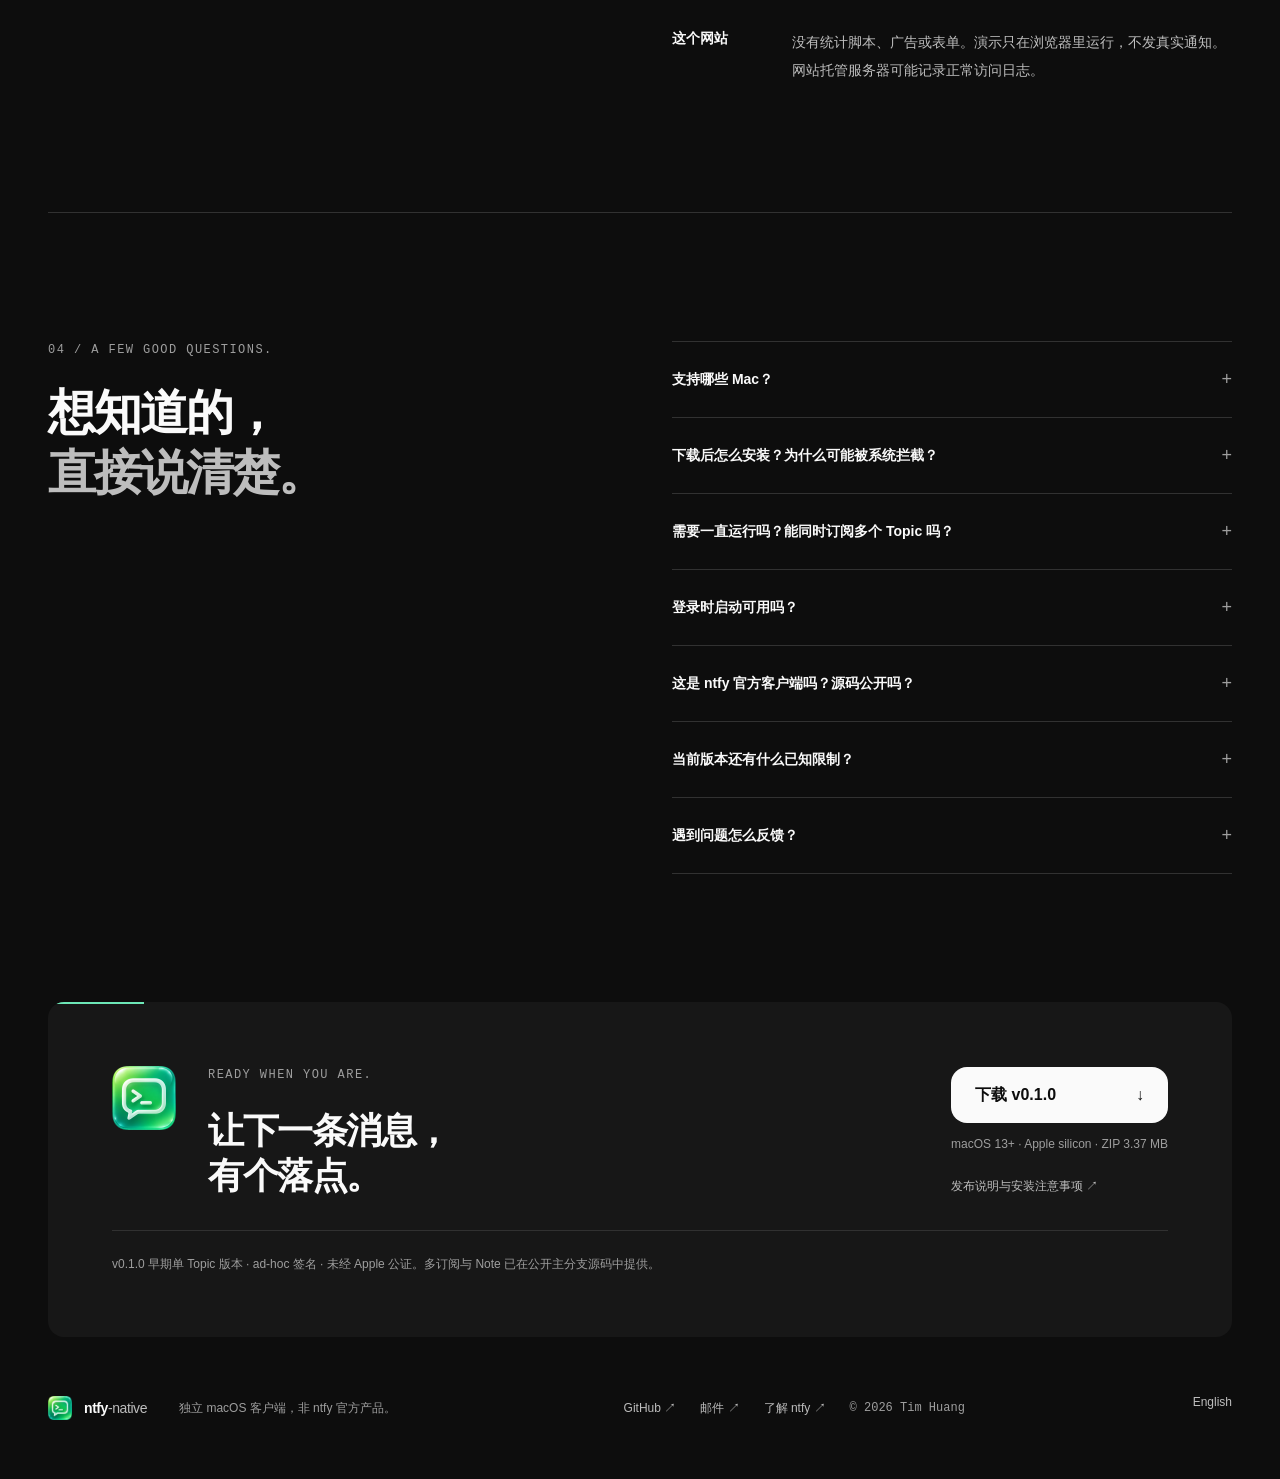
==== commit 110954af: "Add bilingual site and document current features" ====
--- a/site/index.html
+++ b/site/index.html
@@ -14,8 +14,11 @@
   <meta name="color-scheme" content="dark">
   <meta name="theme-color" content="#0d0d0d">
   <title>ntfy-native — 让消息，抵达你的 Mac。</title>
-  <meta name="description" content="轻量、原生的 macOS 菜单栏 ntfy 客户端。订阅 Topic，接收系统通知，连接你选择的服务器。">
+  <meta name="description" content="轻量、原生的 macOS 菜单栏 ntfy 客户端。可同时订阅多个 Topic，为每个订阅设置 Note，并接收系统通知。">
   <link rel="canonical" href="https://apps.timhuang.net/ntfy-native/">
+  <link rel="alternate" hreflang="zh-Hans" href="https://apps.timhuang.net/ntfy-native/">
+  <link rel="alternate" hreflang="en" href="https://apps.timhuang.net/ntfy-native/en/">
+  <link rel="alternate" hreflang="x-default" href="https://apps.timhuang.net/ntfy-native/">
   <meta property="og:type" content="website">
   <meta property="og:locale" content="zh_CN">
   <meta property="og:title" content="ntfy-native — 让消息，抵达你的 Mac。">
@@ -69,13 +72,13 @@
       <div class="section-heading"><p class="eyebrow">01 / LESS APP. MORE SIGNAL.</p><h2 id="features-title">少一个窗口。<br><span class="soft">多一份心里有数。</span></h2><p>不必一直盯着终端，也不用再留一个浏览器标签页。<br>让消息来找你，而不是反过来。</p></div>
       <div class="feature-layout">
         <article class="feature-main"><div class="mini-menu" aria-hidden="true"><span>你的桌面</span><span class="menu-symbol">&gt;_</span><span>⌕</span><span>09:41</span></div><div class="feature-art" aria-hidden="true"><span class="crosshair cross-one">+</span><img src="assets/app-icon.png" width="96" height="96" alt="" loading="lazy"><span class="crosshair cross-two">+</span><span class="mono art-caption">ALWAYS WITHIN REACH.</span></div><div><p class="feature-label mono">NATIVE BY NATURE</p><h3>就在菜单栏，不占你的工作台。</h3><p>SwiftUI 与 AppKit 原生界面，不显示 Dock 图标。收到消息时交给 macOS 通知，想回看时，再点开菜单栏。</p></div></article>
-        <div class="feature-stack"><article class="feature-small"><span class="feature-icon mono" aria-hidden="true">{ }</span><div><h3>你的服务器，你来选。</h3><p>连接 ntfy.sh，也支持自托管 ntfy。可选 Bearer Token 存在 macOS 钥匙串，不用再注册一套客户端账号。</p></div></article><article class="feature-small"><span class="feature-icon" aria-hidden="true">↻</span><div><h3>断了线，会再试一次。</h3><p>使用 ntfy JSON stream 接收消息，网络中断后自动退避重连。连接状态，在菜单栏面板里看得见。</p></div></article><article class="feature-small"><span class="feature-icon mono" aria-hidden="true">Aa</span><div><h3>用你熟悉的语言。</h3><p>支持简体中文、英语、法语、德语和西班牙语，跟随 macOS 首选语言。消息内容保持原样。</p></div></article></div>
+        <div class="feature-stack"><article class="feature-small"><span class="feature-icon mono" aria-hidden="true">{ }</span><div><h3>你的服务器，你来选。</h3><p>在同一服务器上同时订阅多个 Topic，并可为每个订阅设置 Note；可选 Bearer Token 存在 macOS 钥匙串。</p></div></article><article class="feature-small"><span class="feature-icon" aria-hidden="true">↻</span><div><h3>断了线，会再试一次。</h3><p>使用 ntfy JSON stream 接收消息，网络中断后自动退避重连。连接状态，在菜单栏面板里看得见。</p></div></article><article class="feature-small"><span class="feature-icon mono" aria-hidden="true">Aa</span><div><h3>用你熟悉的语言。</h3><p>支持简体中文、英语、法语、德语和西班牙语，跟随 macOS 首选语言。消息内容保持原样。</p></div></article></div>
       </div>
     </section>
 
     <section class="workflow-section" id="start" aria-labelledby="start-title"><div class="wrap">
       <div class="workflow-head"><div><p class="eyebrow">02 / CONNECT THE DOTS.</p><h2 id="start-title">一条命令的另一端，<br><span class="soft">是你的 Mac。</span></h2></div><p>让已有的自动化，多一个抵达你的方式。<br>不需要给脚本安装专用 SDK。</p></div>
-      <div class="workflow-grid"><ol class="setup-steps"><li><span class="step-no mono">01</span><div><h3>填入服务器与 Topic</h3><p>打开菜单栏中的设置，选择 ntfy 服务器，填写要订阅的 Topic；需要认证时再填 Token。</p></div></li><li><span class="step-no mono">02</span><div><h3>保存连接，允许通知</h3><p>保存并连接，在 macOS 提示时允许通知。之后，应用会在菜单栏等候消息。</p></div></li><li><span class="step-no mono">03</span><div><h3>从任意脚本发来消息</h3><p>用 ntfy 的 HTTP POST 发布，也可以在应用设置内手动发送。命令中的 Topic 需替换成你自己的。</p></div></li></ol>
+       <div class="workflow-grid"><ol class="setup-steps"><li><span class="step-no mono">01</span><div><h3>配置订阅与 Note</h3><p>打开菜单栏中的设置，选择 ntfy 服务器，可添加多个订阅，并为每个订阅设置可选 Note；需要认证时填入 Token。</p></div></li><li><span class="step-no mono">02</span><div><h3>保存连接，允许通知</h3><p>保存并连接，在 macOS 提示时允许通知。之后，应用会在菜单栏等候消息。</p></div></li><li><span class="step-no mono">03</span><div><h3>从任意脚本发来消息</h3><p>用 ntfy 的 HTTP POST 发布，也可以在应用设置内手动发送。应用内发布会发送到第一个已配置的 Topic。</p></div></li></ol>
       <div class="terminal"><div class="terminal-head"><span class="mono">TERMINAL</span><button id="copy-command" type="button">复制命令 <span aria-hidden="true">⧉</span></button></div><pre><code id="curl-command"><span class="code-comment"># 把 &lt;your-random-topic&gt; 换成你的 Topic</span>
 <span class="code-prompt">$</span> curl \
     -H <span class="code-string">"Title: Task complete"</span> \
@@ -83,19 +86,58 @@
     <span class="code-string">"https://ntfy.sh/&lt;your-random-topic&gt;"</span></code></pre><div class="terminal-result"><span class="status-dot" aria-hidden="true"></span><span class="mono">SCRIPT → NTFY SERVER → YOUR MAC</span></div><p class="terminal-note">公开服务器上，无访问控制的 Topic 并不私密。<br>使用难以猜测的名称，不要发送敏感信息。</p><p class="copy-status" id="copy-status" role="status"></p></div></div>
     </div></section>
 
-    <section class="section wrap data-section" aria-labelledby="data-title"><div><p class="eyebrow">03 / KNOW WHERE IT GOES.</p><h2 id="data-title">连接很简单。<br><span class="soft">边界也要清楚。</span></h2></div><div class="data-copy"><p class="data-lead">你的消息，经过你选择的 ntfy 服务器。<br>不是「完全离线」，也不是「消息不出电脑」。</p><div class="data-row"><h3>消息与设置</h3><p>服务器地址和 Topic 保存在本机偏好设置；Token 保存在系统钥匙串。面板在内存中保留最近 50 条消息，退出后不作为本地历史持久保存。</p></div><div class="data-row"><h3>传输与展示</h3><p>服务器会处理消息，存储策略取决于其配置。消息会展示在 macOS 通知中；是否在锁屏显示预览，由你的系统通知设置决定。</p></div><div class="data-row"><h3>这个网站</h3><p>没有统计脚本、广告或表单。演示只在浏览器里运行，不发真实通知。网站托管服务器可能记录正常访问日志。</p></div></div></section>
+    <section class="section wrap data-section" aria-labelledby="data-title"><div><p class="eyebrow">03 / KNOW WHERE IT GOES.</p><h2 id="data-title">连接很简单。<br><span class="soft">边界也要清楚。</span></h2></div><div class="data-copy"><p class="data-lead">你的消息，经过你选择的 ntfy 服务器。<br>不是「完全离线」，也不是「消息不出电脑」。</p><div class="data-row"><h3>消息与设置</h3><p>服务器地址、订阅 Topic 和 Note 保存在本机偏好设置；Token 保存在系统钥匙串。面板在内存中保留最近 50 条消息，退出后不作为本地历史持久保存。</p></div><div class="data-row"><h3>传输与展示</h3><p>服务器会处理消息，存储策略取决于其配置。消息会展示在 macOS 通知中；是否在锁屏显示预览，由你的系统通知设置决定。</p></div><div class="data-row"><h3>这个网站</h3><p>没有统计脚本、广告或表单。演示只在浏览器里运行，不发真实通知。网站托管服务器可能记录正常访问日志。</p></div></div></section>
 
     <section class="section wrap faq-section" id="faq" aria-labelledby="faq-title"><div><p class="eyebrow">04 / A FEW GOOD QUESTIONS.</p><h2 id="faq-title">想知道的，<br><span class="soft">直接说清楚。</span></h2></div><div class="faq-list">
       <details><summary>支持哪些 Mac？<span aria-hidden="true">+</span></summary><p>当前 v0.1.0 安装包适用于 Apple silicon（M 系列芯片）的 Mac，需要 macOS 13 或更新版本。目前没有提供 Intel、Windows 或 Linux 安装包。</p></details>
       <details><summary>下载后怎么安装？为什么可能被系统拦截？<span aria-hidden="true">+</span></summary><p>解压 ZIP，将 ntfy-native-0.1.0.app 移入「应用程序」，然后打开。当前版本仅有 ad-hoc 签名，尚未通过 Apple Developer ID 签名与公证，macOS 可能阻止首次打开。请先确认下载来源，再按系统提示在「系统设置 → 隐私与安全性」中批准。不要为了安装关闭系统安全保护。</p></details>
-      <details><summary>需要一直运行吗？能同时订阅多个 Topic 吗？<span aria-hidden="true">+</span></summary><p>接收消息需要应用保持运行并连接网络，Mac 睡眠时不承诺实时送达。当前版本一次连接一个服务器上的一个 Topic；菜单栏面板显示最近 50 条，不是完整的通知归档工具。</p></details>
+      <details><summary>需要一直运行吗？能同时订阅多个 Topic 吗？<span aria-hidden="true">+</span></summary><p>接收消息需要应用保持运行并连接网络，Mac 睡眠时不承诺实时送达。当前主分支源码支持在同一服务器和 Token 下同时订阅多个 Topic，并为每个订阅设置可选 Note；主面板以 Note 代替 Topic 名称显示。注意：当前 v0.1.0 下载包早于此功能，仍一次订阅一个 Topic；构建主分支源码即可使用多订阅功能。菜单栏面板显示最近 50 条，不是完整的通知归档工具。</p></details>
       <details><summary>登录时启动可用吗？<span aria-hidden="true">+</span></summary><p>设置内提供登录时启动开关，使用 macOS 原生 SMAppService。已验证本机注册、注销和状态持久化，但尚未实测注销或重启 Mac 后的真实登录启动，不把它作为已完成的端到端保证。</p></details>
-      <details><summary>这是 ntfy 官方客户端吗？源码公开吗？<span aria-hidden="true">+</span></summary><p>不是。这是独立开发的 macOS 客户端，与 ntfy 官方没有隶属关系。公开 GitHub 仓库目前提供应用介绍和安装包，尚未发布应用源码；因此不宣称为开源客户端。</p></details>
-      <details><summary>当前版本还有什么已知限制？<span aria-hidden="true">+</span></summary><p>这是早期版本。部分本机通知场景曾出现系统灰色占位图标，修复情况仍需进一步确认。尚未逐一验证其他 macOS 版本；Liquid Glass 使用 macOS 26+ 原生材质，旧系统使用原生材质回退。</p></details>
+      <details><summary>这是 ntfy 官方客户端吗？源码公开吗？<span aria-hidden="true">+</span></summary><p>不是。这是独立开发的 macOS 客户端，与 ntfy 官方没有隶属关系。<a href="https://github.com/Super-Console/ntfy-native" style="text-decoration:underline">应用源码已在 GitHub 公开</a>，采用 MIT 许可证。当前 v0.1.0 下载包仍是早期单 Topic 版本。</p></details>
+      <details><summary>当前版本还有什么已知限制？<span aria-hidden="true">+</span></summary><p>这是早期版本。GitHub 上的 v0.1.0 安装包尚未包含多订阅与 Note；该功能已在公开主分支源码中。部分本机通知场景曾出现系统灰色占位图标，修复情况仍需进一步确认。尚未逐一验证其他 macOS 版本；Liquid Glass 使用 macOS 26+ 原生材质，旧系统使用原生材质回退。</p></details>
+      <details><summary>遇到问题怎么反馈？<span aria-hidden="true">+</span></summary><p>优先在 <a href="https://github.com/Super-Console/ntfy-native/issues" style="text-decoration:underline">GitHub 提 Issue</a>，写清系统版本和复现步骤；也可以发邮件到 <a href="mailto:tim@timhuang.net" style="text-decoration:underline">tim@timhuang.net</a>。</p></details>
     </div></section>
 
-    <section class="download-section wrap" id="download" aria-labelledby="download-title"><div class="download-heading"><img src="assets/app-icon.png" width="64" height="64" alt="" loading="lazy"><div><p class="eyebrow">READY WHEN YOU ARE.</p><h2 id="download-title">让下一条消息，<br>有个落点。</h2></div></div><div class="download-actions"><a class="button download-button" href="https://github.com/TimmySheep/ntfy-native/releases/download/v0.1.0/ntfy-native-0.1.0-macos.zip">下载 v0.1.0 <span aria-hidden="true">↓</span></a><p>macOS 13+ · Apple silicon · ZIP 3.37 MB</p><a class="release-link" href="https://github.com/TimmySheep/ntfy-native/releases/tag/v0.1.0">发布说明与安装注意事项 <span aria-hidden="true">↗</span></a></div><p class="download-notice">早期版本 · ad-hoc 签名 · 未经 Apple 公证。下载前请阅读上方安装说明。</p></section>
+    <section class="download-section wrap" id="download" aria-labelledby="download-title"><div class="download-heading"><img src="assets/app-icon.png" width="64" height="64" alt="" loading="lazy"><div><p class="eyebrow">READY WHEN YOU ARE.</p><h2 id="download-title">让下一条消息，<br>有个落点。</h2></div></div><div class="download-actions"><a class="button download-button" href="https://github.com/Super-Console/ntfy-native/releases/download/v0.1.0/ntfy-native-0.1.0-macos.zip">下载 v0.1.0 <span aria-hidden="true">↓</span></a><p>macOS 13+ · Apple silicon · ZIP 3.37 MB</p><a class="release-link" href="https://github.com/Super-Console/ntfy-native/releases/tag/v0.1.0">发布说明与安装注意事项 <span aria-hidden="true">↗</span></a></div><p class="download-notice">v0.1.0 早期单 Topic 版本 · ad-hoc 签名 · 未经 Apple 公证。多订阅与 Note 已在公开主分支源码中提供。</p></section>
   </main>
-  <footer class="wrap site-footer"><a class="brand" href="#top"><img src="assets/app-icon.png" width="24" height="24" alt=""><span>ntfy<span class="brand-suffix">-native</span></span></a><p>独立 macOS 客户端，非 ntfy 官方产品。</p><div><a href="https://github.com/TimmySheep/ntfy-native">GitHub ↗</a><a href="https://ntfy.sh/">了解 ntfy ↗</a><span class="mono">© 2026 Tim Huang</span></div></footer>
+  <footer class="wrap site-footer"><a class="brand" href="#top"><img src="assets/app-icon.png" width="24" height="24" alt=""><span>ntfy<span class="brand-suffix">-native</span></span></a><p>独立 macOS 客户端，非 ntfy 官方产品。</p><div><a href="https://github.com/Super-Console/ntfy-native">GitHub ↗</a><a href="mailto:tim@timhuang.net">邮件 ↗</a><a href="https://ntfy.sh/">了解 ntfy ↗</a><span class="mono">© 2026 Tim Huang</span></div><div style="text-align:center;padding:8px 0 20px;font-size:12px"><a href="/ntfy-native/en/" data-language="en">English</a></div></footer>
+<script>(function(){
+  var match=document.cookie.match(/(?:^|;\s*)site_lang=(zh|en)(?:;|$)/);
+  var saved=match?match[1]:null;
+  var path=location.pathname;
+  function browserDetect(){
+    var langs=navigator.languages&&navigator.languages.length?navigator.languages:[navigator.language||""];
+    for(var i=0;i<langs.length;i++){
+      var language=String(langs[i]).toLowerCase();
+      if(language.indexOf("zh")===0)return "zh";
+      if(language.indexOf("en")===0)return "en";
+    }
+    return "zh";
+  }
+  function fromTrace(t){
+    var c=(t.match(/(?:^|\n)loc=([A-Z]{2})/)||[])[1];
+    if(!c)return null;
+    return ["CN","HK","MO","TW"].indexOf(c)>=0?"zh":"en";
+  }
+  function apply(lang){
+    if(path==="/ntfy-native/"&&lang==="en"){location.replace("/ntfy-native/en/");return;}
+  }
+  document.documentElement.lang=path.indexOf("/en/")!==-1?"en":"zh-CN";
+  document.querySelectorAll("[data-language]").forEach(function(link){
+    link.addEventListener("click",function(event){
+      event.preventDefault();
+      var lang=link.dataset.language;
+      document.cookie="site_lang="+lang+"; Domain=.timhuang.net; Path=/; Max-Age=31536000; SameSite=Lax";
+      location.href=lang==="en"?"/ntfy-native/en/":"/ntfy-native/";
+    });
+  });
+  if(path!=="/ntfy-native/")return;
+  if(saved){apply(saved);return;}
+  if(!(window.fetch&&window.Promise&&window.Promise.race)){apply(browserDetect());return;}
+  Promise.race([
+    fetch('/cdn-cgi/trace',{cache:'no-store'}).then(function(r){return r.text();}).then(fromTrace).catch(function(){return null;}),
+    new Promise(function(res){setTimeout(function(){res(null);},1200);})
+  ]).then(function(lang){apply(lang||browserDetect());});
+})();</script>
 </body>
 </html>
